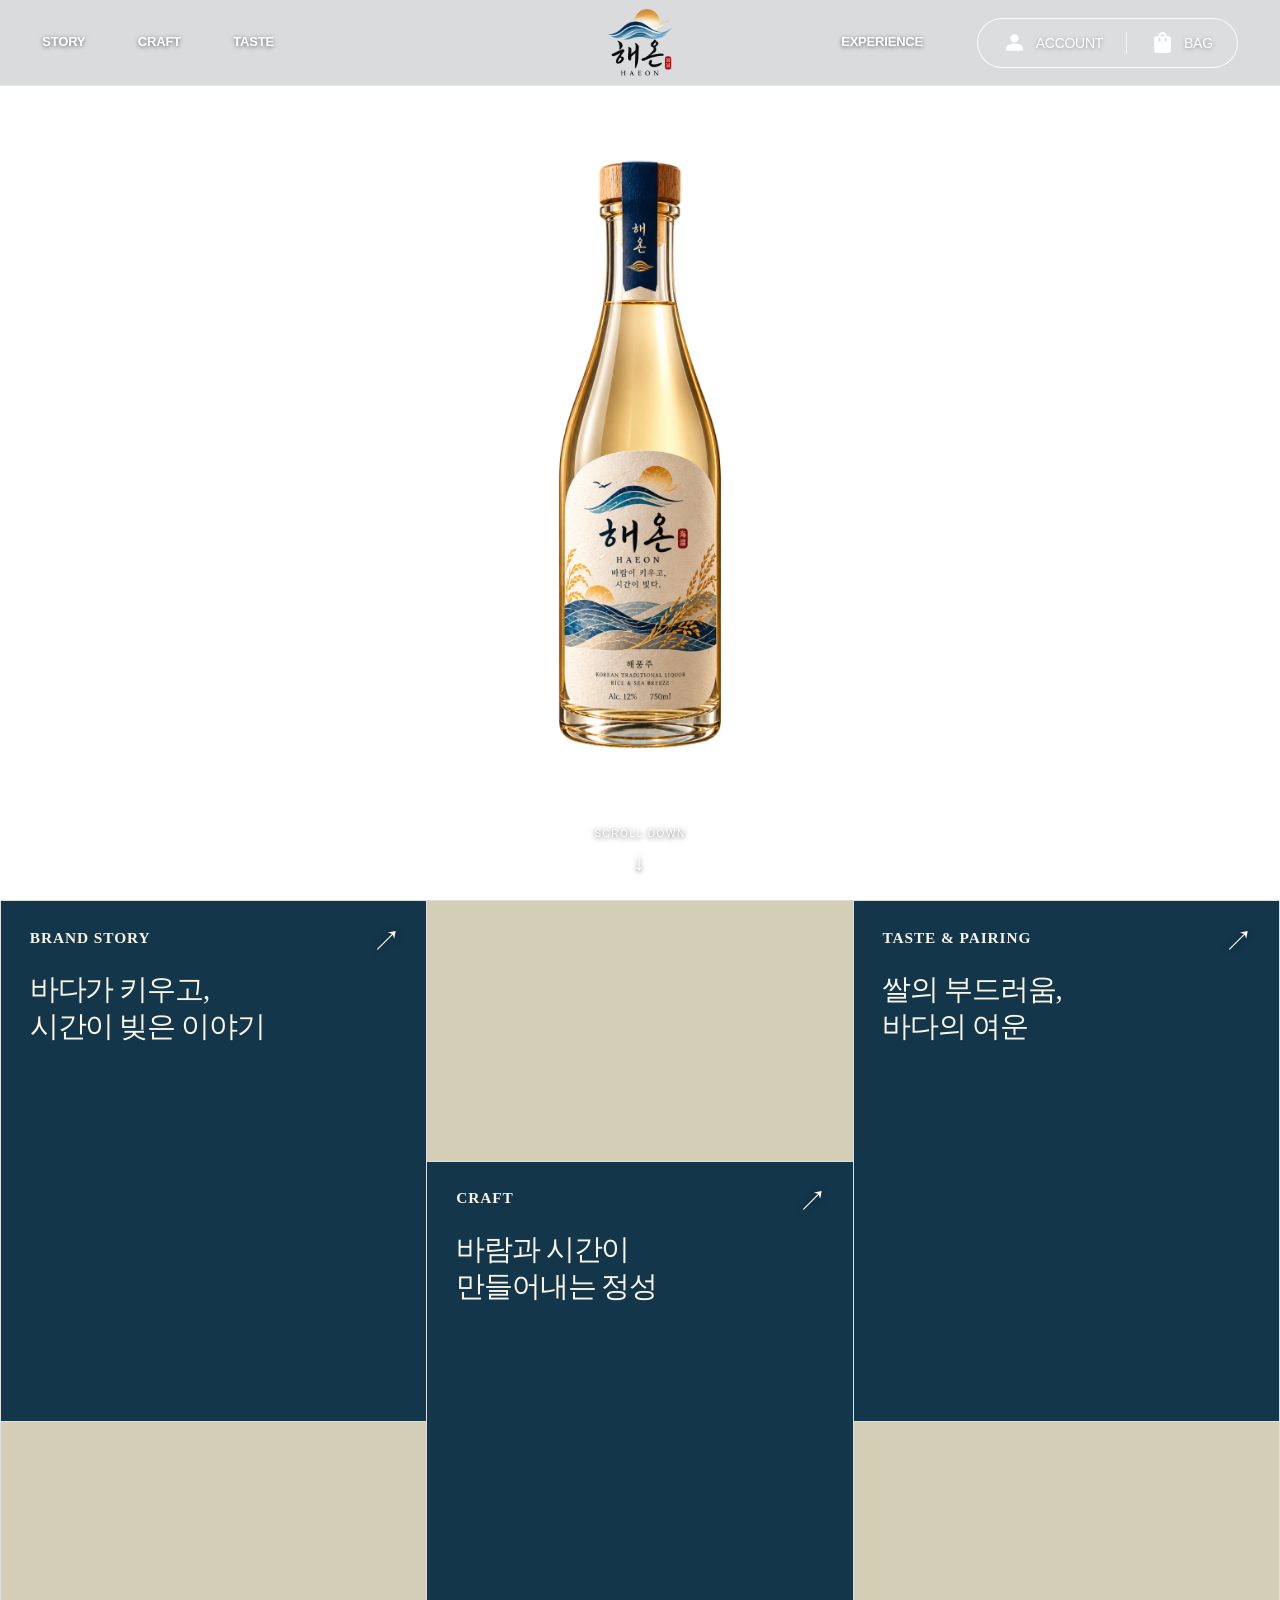
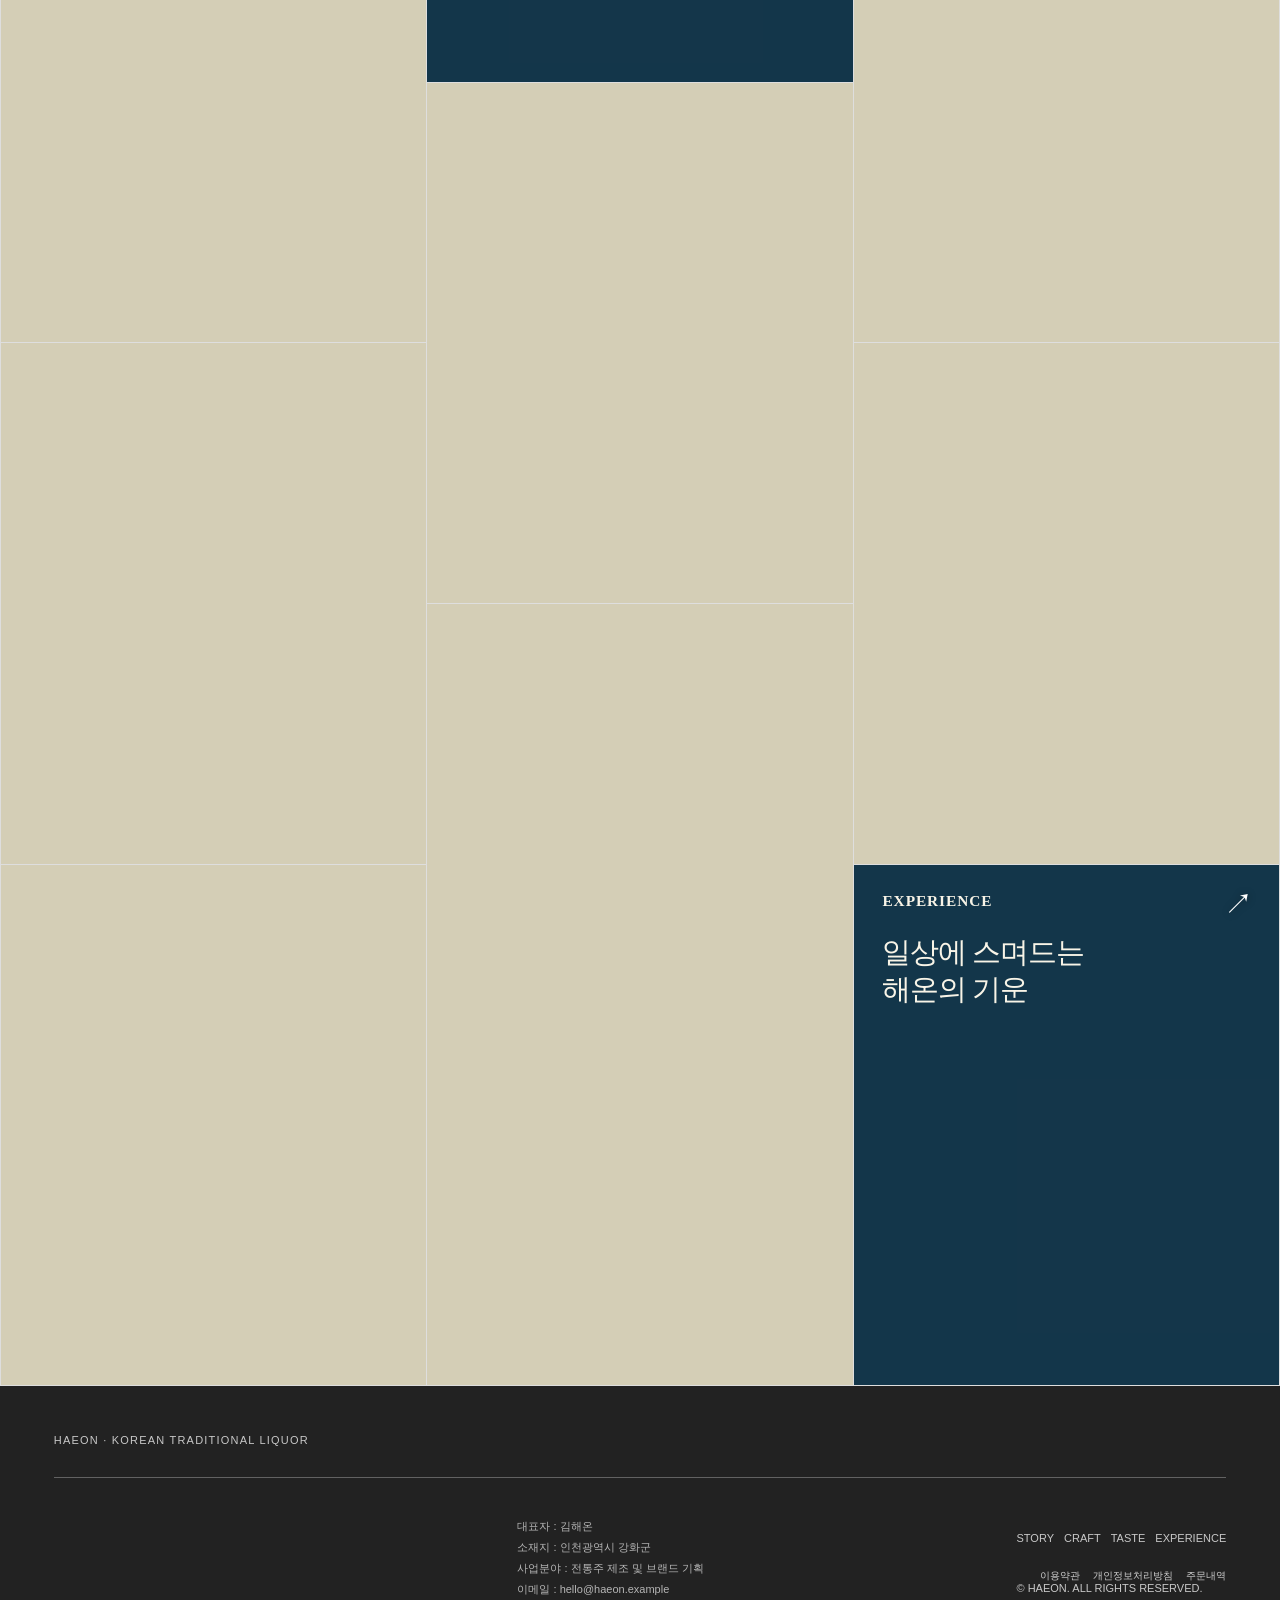
==== index.html @ f5e40610 "Add index.html for HAEON website redirection" ====
<!DOCTYPE html>
<html lang="ko">
<head>
  <meta charset="UTF-8">
  <meta http-equiv="refresh" content="0; url=./haeon/index.html">
  <title>HAEON | 해온</title>
</head>
<body>
  <p>
    <a href="./haeon/index.html">해온 웹사이트로 이동하기</a>
  </p>
</body>
</html>
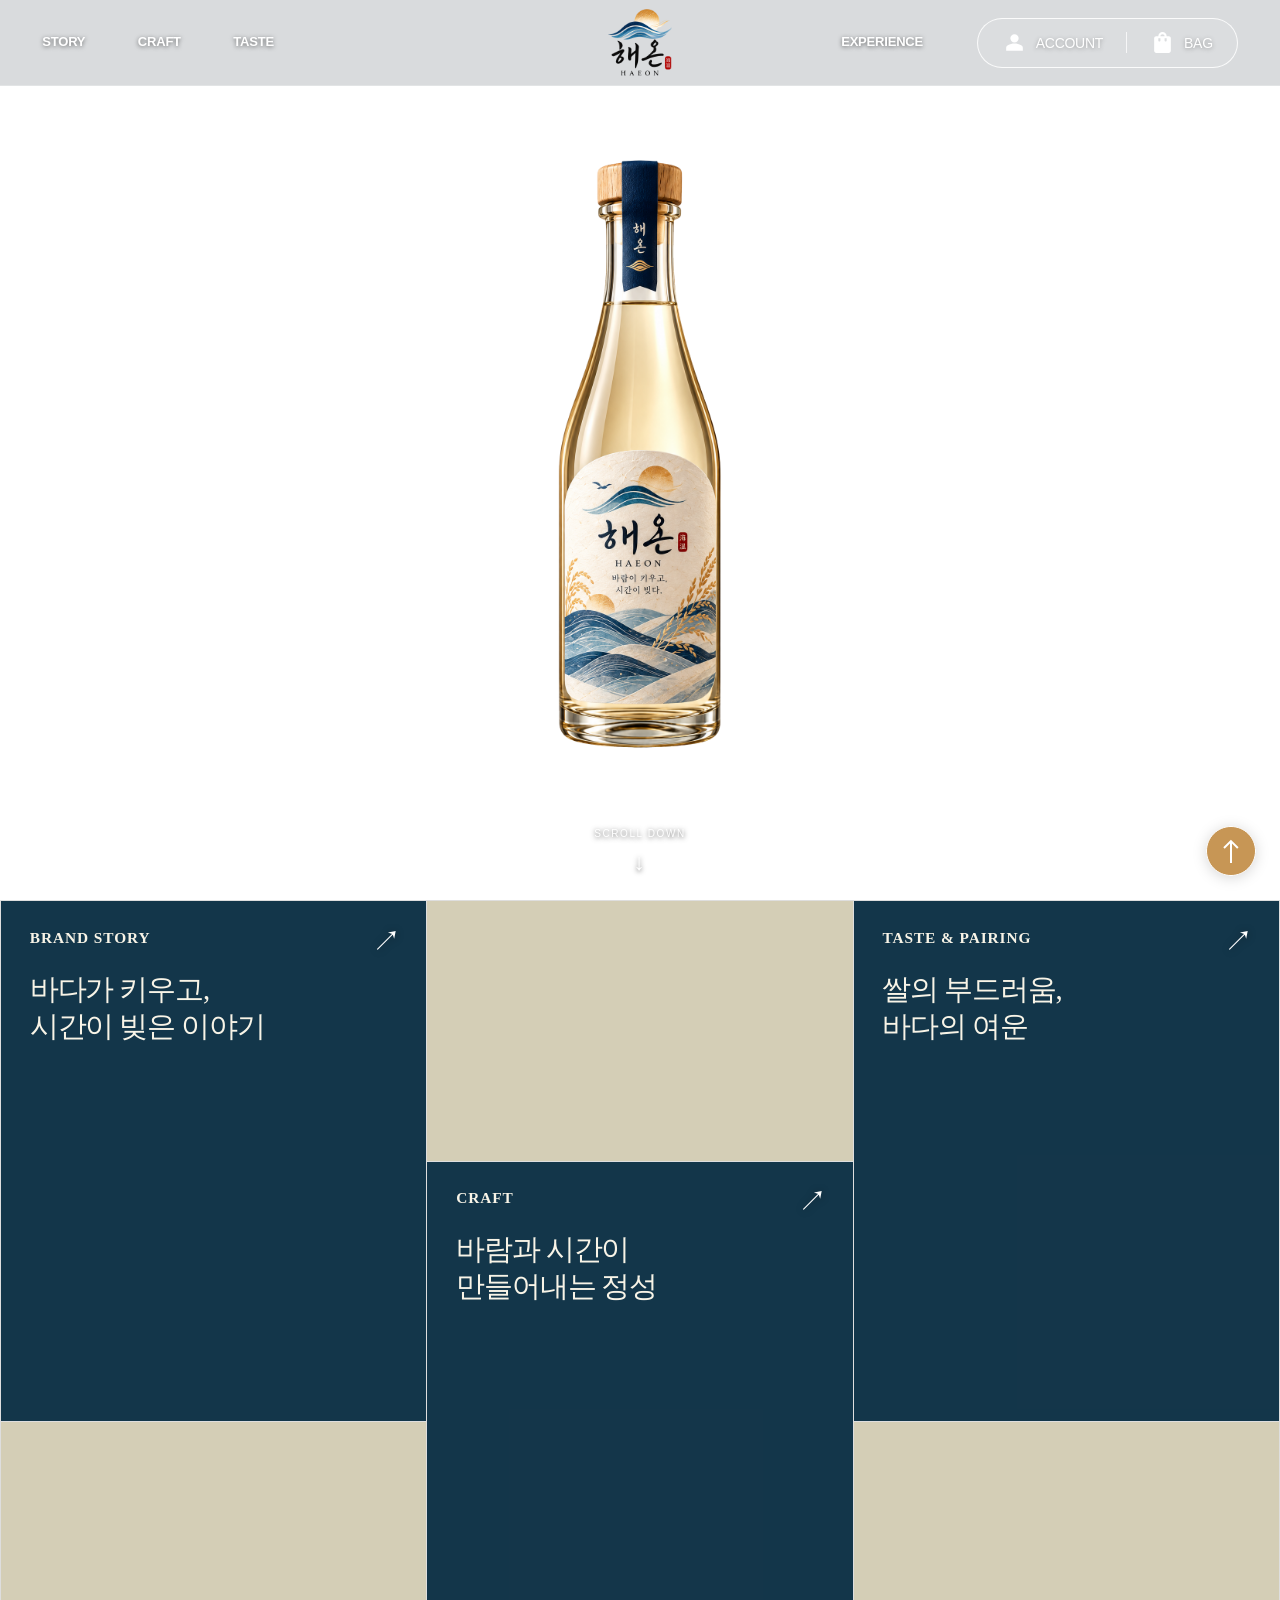
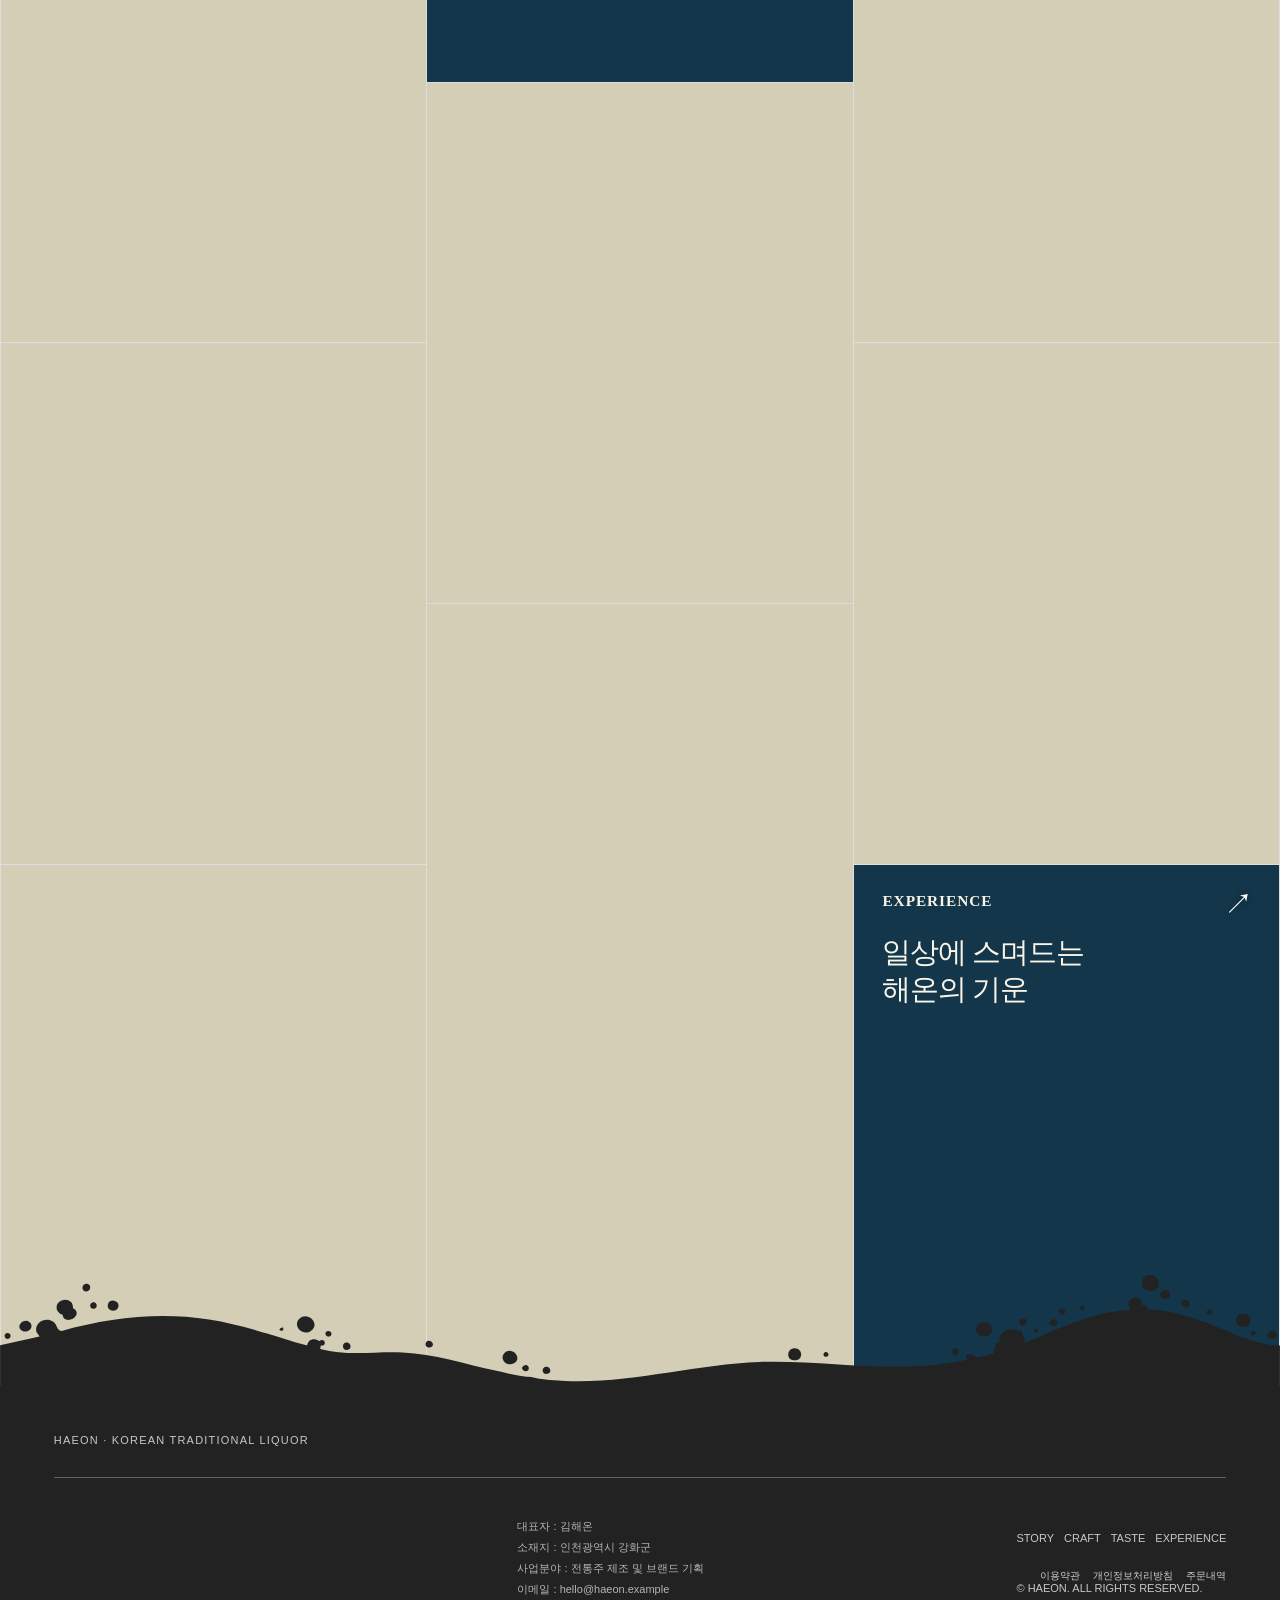
==== commit 7973bc4c: "Update index.html" ====
--- a/index.html
+++ b/index.html
@@ -1,4 +1,3 @@
-
 <!DOCTYPE html>
 <html lang="ko">
 <head>
@@ -11,4 +10,4 @@
     <a href="./haeon/index.html">해온 웹사이트로 이동하기</a>
   </p>
 </body>
-</html>
+</html>
